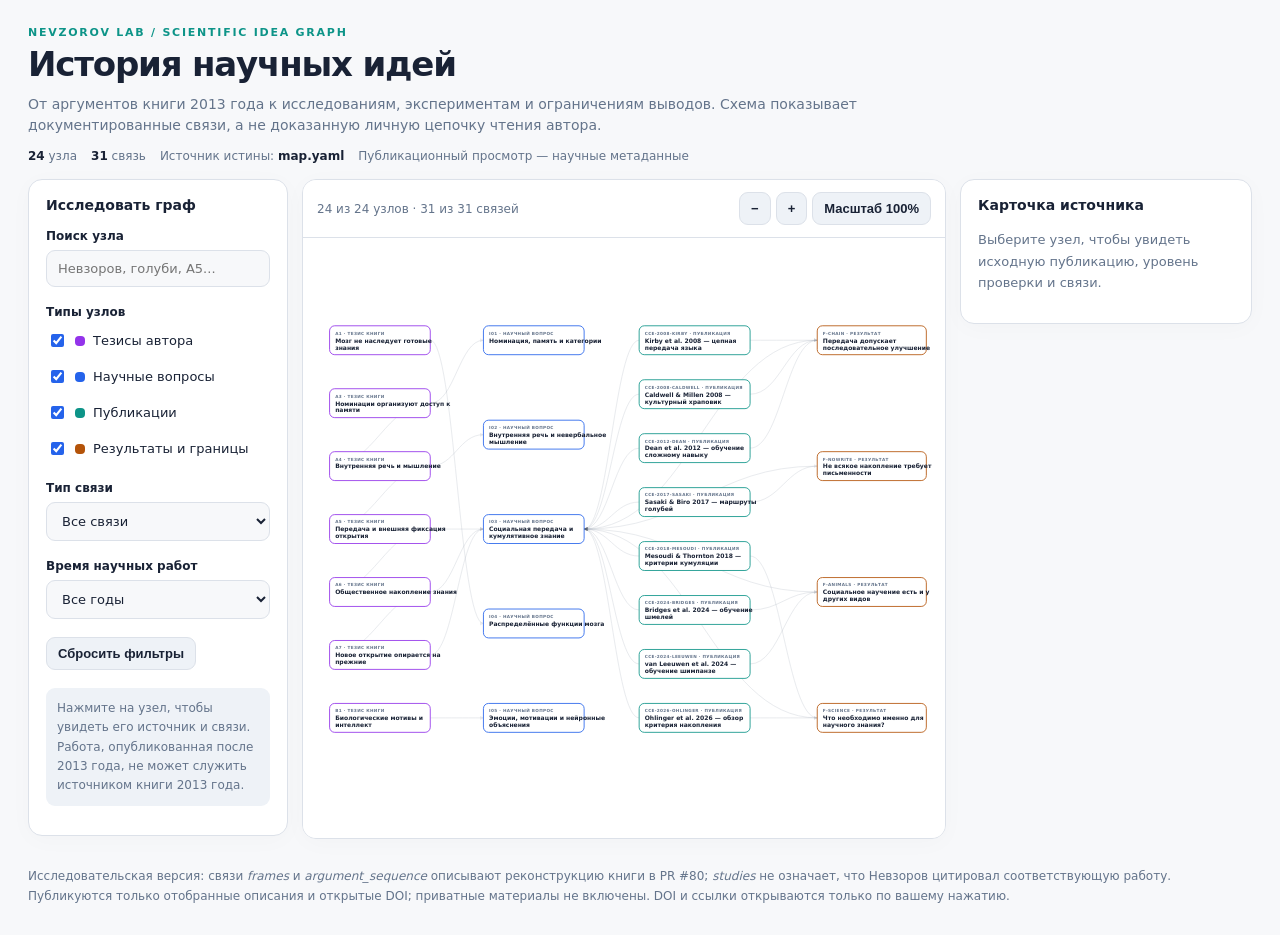
==== web/nevzorov-science/index.html @ 9a414390 "Publish sanitized interactive scientific ideas graph in isolated Pages subpath" ====
<!doctype html>
<html lang="ru">
<head>
<meta charset="utf-8">
<meta name="viewport" content="width=device-width,initial-scale=1">
<meta name="color-scheme" content="light dark">
<title>Nevzorov Lab · Граф научных идей</title>
<style>
:root { color-scheme:light dark; --bg:#f7f8fa; --paper:#ffffff; --text:#192235; --muted:#64748b; --stroke:#dce1e9; --subtle:#eef2f7; --blue:#2563eb; --purple:#9333ea; --teal:#0d9488; --amber:#b45309; }
@media (prefers-color-scheme:dark) { :root { --bg:#0b1120; --paper:#141d2c; --text:#f3f6fb; --muted:#a1aec0; --stroke:#354259; --subtle:#1e2b40; --blue:#93c5fd; --purple:#d8b4fe; --teal:#5eead4; --amber:#fbbf24; } }
* { box-sizing:border-box; }
body { margin:0; background:var(--bg); color:var(--text); font-family:ui-sans-serif,system-ui,-apple-system,BlinkMacSystemFont,"Segoe UI",sans-serif; }
header { max-width:1600px; margin:auto; padding:26px 28px 14px; }
h1 { font-size:clamp(23px,3vw,34px); line-height:1.14; letter-spacing:-.035em; margin:6px 0; }
.subtitle { color:var(--muted); line-height:1.55; max-width:900px; font-size:14px; margin:10px 0; }
.kicker { color:var(--teal); text-transform:uppercase; font-size:11px; font-weight:750; letter-spacing:.16em; }
.status { display:flex; align-items:center; gap:14px; flex-wrap:wrap; font-size:12px; color:var(--muted); margin:12px 0 2px; }
.status strong { color:var(--text); font-variant-numeric:tabular-nums; }
.layout { max-width:1600px; padding:0 28px 28px; margin:auto; display:grid; grid-template-columns:260px minmax(0,1fr) 292px; gap:14px; align-items:start; }
.panel { border:1px solid var(--stroke); border-radius:14px; background:var(--paper); box-shadow:0 4px 25px rgba(4,11,23,.025); }
.controls,.inspector { padding:17px; }
.controls h2,.inspector h2 { font-size:14px; margin:0 0 16px; }
.control { margin:12px 0 18px; }
label,.control-label { display:block; font-size:12px; font-weight:650; margin-bottom:7px; }
input[type=search],select { width:100%; min-width:0; background:var(--bg); color:var(--text); border:1px solid var(--stroke); border-radius:9px; padding:10px 11px; font:inherit; font-size:13px; }
.type-row { display:flex; align-items:center; gap:8px; padding:5px 1px; font-size:13px; cursor:pointer; font-weight:450; }
.type-row input { accent-color:var(--blue); }
.swatch { display:inline-block; width:10px; height:10px; border-radius:4px; flex-shrink:0; }
.swatch.idea { background:var(--blue); } .swatch.claim { background:var(--purple); } .swatch.study { background:var(--teal); } .swatch.finding { background:var(--amber); }
button { border:1px solid var(--stroke); color:var(--text); background:var(--subtle); border-radius:9px; padding:8px 11px; font-size:13px; font-weight:600; cursor:pointer; }
button:hover { border-color:var(--blue); }
.viewer { overflow:auto; position:relative; min-height:660px; }
.toolbar { display:flex; align-items:center; justify-content:space-between; padding:12px 14px; border-bottom:1px solid var(--stroke); gap:6px; flex-wrap:wrap; }
.toolbar p { font-size:12px; color:var(--muted); margin:0; }
.zoom { display:flex; gap:5px; }
.graph-frame { min-width:690px; }
svg { display:block; width:100%; height:auto; min-height:570px; touch-action:pan-x pan-y; }
.node { cursor:pointer; outline:none; }
.node rect { fill:var(--paper); stroke-width:1.8px; rx:11px; }
.node.idea rect { stroke:var(--blue); } .node.claim rect { stroke:var(--purple); } .node.study rect { stroke:var(--teal); } .node.finding rect { stroke:var(--amber); }
.node .type { font-size:9px; letter-spacing:.08em; fill:var(--muted); font-weight:750; }
.node .title { font-size:13px; fill:var(--text); font-weight:650; }
.node.selected rect,.node:focus rect { stroke-width:3.4px; filter:drop-shadow(0 3px 6px rgba(0,0,0,.12)); }
.edge { fill:none; stroke:var(--muted); stroke-width:1.25; opacity:.24; }
.edge.active { stroke:var(--blue); stroke-width:2.7; opacity:1; }
.edge.off { opacity:.04; }
.node.off { opacity:.17; }
.node:hover rect { stroke-width:3; }
.hint { margin:12px 0; padding:11px; border-radius:9px; font-size:12px; line-height:1.6; color:var(--muted); background:var(--subtle); }
.inspector h3 { font-size:18px; line-height:1.3; margin:0 0 10px; }
.inspector p { font-size:13px; color:var(--muted); line-height:1.65; }
.meta { font-size:11px; font-weight:650; letter-spacing:.05em; color:var(--muted); text-transform:uppercase; margin:12px 0 5px; }
a { color:var(--blue); text-decoration:none; overflow-wrap:anywhere; }
a:hover { text-decoration:underline; }
.rel { border-top:1px solid var(--stroke); padding:10px 0; font-size:12px; line-height:1.6; }
.rel strong { font-size:12px; }
.rel .direction { color:var(--muted); font-size:11px; margin-bottom:3px; }
.footer { max-width:1600px; margin:0 auto; padding:0 28px 28px; font-size:12px; line-height:1.65; color:var(--muted); }
@media(max-width:1120px){.layout{grid-template-columns:250px minmax(0,1fr)}.inspector{grid-column:1/-1}}
@media(max-width:690px){header{padding:19px 14px 10px}.layout{padding:0 10px 18px;display:flex;flex-direction:column}.layout>.panel{width:100%}.viewer{min-height:420px}.graph-frame{min-width:690px}.controls{display:grid;grid-template-columns:1fr 1fr;gap:12px}.controls h2{grid-column:1/-1}.control{margin:0}.footer{padding:0 14px 18px}}
</style>
</head>
<body>
<header>
<div class="kicker">Nevzorov Lab / Scientific Idea Graph</div>
<h1>История научных идей</h1>
<p class="subtitle">От аргументов книги 2013 года к исследованиям, экспериментам и ограничениям выводов. Схема показывает документированные связи, а не доказанную личную цепочку чтения автора.</p>
<div class="status"><span><strong id="count-nodes">24</strong> узла</span><span><strong id="count-edges">31</strong> связь</span><span>Источник истины: <strong>map.yaml</strong></span><span>Публикационный просмотр — научные метаданные</span></div>
</header>
<main class="layout">
<aside class="panel controls" aria-label="Фильтры графа">
<h2>Исследовать граф</h2>
<div class="control"><label for="search">Поиск узла</label><input id="search" type="search" placeholder="Невзоров, голуби, A5..."></div>
<div class="control"><div class="control-label">Типы узлов</div>
<label class="type-row"><input type="checkbox" data-type="claim" checked><span class="swatch claim"></span>Тезисы автора</label>
<label class="type-row"><input type="checkbox" data-type="idea" checked><span class="swatch idea"></span>Научные вопросы</label>
<label class="type-row"><input type="checkbox" data-type="study" checked><span class="swatch study"></span>Публикации</label>
<label class="type-row"><input type="checkbox" data-type="finding" checked><span class="swatch finding"></span>Результаты и границы</label>
</div>
<div class="control"><label for="edge-filter">Тип связи</label><select id="edge-filter"><option value="">Все связи</option></select></div>
<div class="control"><label for="era">Время научных работ</label><select id="era"><option value="all">Все годы</option><option value="early">До 2014</option><option value="modern">2014 и позже</option><option value="latest">2024 и позже</option></select></div>
<div class="control"><button type="button" id="clear">Сбросить фильтры</button></div>
<div class="hint">Нажмите на узел, чтобы увидеть его источник и связи. Работа, опубликованная после 2013 года, не может служить источником книги 2013 года.</div>
</aside>
<section class="panel viewer" aria-label="Граф научных идей">
<div class="toolbar"><p id="visible-count" aria-live="polite">Загрузка...</p><div class="zoom"><button id="minus" type="button" title="Уменьшить">−</button><button id="plus" type="button" title="Увеличить">+</button><button id="reset-zoom" type="button">Масштаб 100%</button></div></div>
<div class="graph-frame"><svg id="network" viewBox="0 0 1480 960" role="img" aria-label="Ориентированный граф исследований с интерактивными узлами">
<defs><marker id="arrow" markerWidth="7" markerHeight="7" refX="6" refY="3.5" orient="auto"><path d="M0 0 L7 3.5 L0 7 z" fill="currentColor" opacity=".32"></path></marker></defs>
<g id="edge-layer"></g><g id="node-layer"></g></svg></div>
</section>
<aside class="panel inspector" id="inspector" aria-live="polite" aria-label="Подробности выбранного узла"><h2>Карточка источника</h2><p>Выберите узел графа. Здесь появятся его статус, доказательства и соседние связи.</p></aside>
</main>
<p class="footer">Исследовательская версия: связи <em>frames</em> и <em>argument_sequence</em> описывают реконструкцию книги в PR #80; <em>studies</em> не означает, что Невзоров цитировал соответствующую работу. Публикуются только отобранные описания и открытые DOI; приватные материалы не включены. DOI и ссылки открываются только по вашему нажатию.</p>
<script id="graph-json" type="application/json">{"schema_version":1,"map_id":"SCI-HIST-20261104","nodes":[{"id":"I01","type":"idea","label":"Номинация, память и категории","description":"Узлы книги: A3","status":"existing_draft_research","url":null,"year":null,"locator":null},{"id":"I02","type":"idea","label":"Внутренняя речь и невербальное мышление","description":"Узлы книги: A4","status":"queued","url":null,"year":null,"locator":null},{"id":"I03","type":"idea","label":"Социальная передача и кумулятивное знание","description":"Узлы книги: A5, A6, A7","status":"preliminary_evidence_map","url":null,"year":null,"locator":null},{"id":"I04","type":"idea","label":"Распределённые функции мозга","description":"Узлы книги: A0, A1","status":"reading_started","url":null,"year":null,"locator":null},{"id":"I05","type":"idea","label":"Эмоции, мотивации и нейронные объяснения","description":"Узлы книги: B1","status":"preliminary_research","url":null,"year":null,"locator":null},{"id":"A1","type":"claim","label":"Мозг не наследует готовые знания","description":"Тезис автора в CAPUT V ¶287–293; черновая реконструкция PR #80.","status":"author_argument_in_draft","url":null,"year":null,"locator":"CAPUT V ¶287–293"},{"id":"A3","type":"claim","label":"Номинации организуют доступ к памяти","description":"Тезис автора в CAPUT VII ¶103–123; черновая реконструкция PR #80.","status":"author_argument_in_draft","url":null,"year":null,"locator":"CAPUT VII ¶103–123"},{"id":"A4","type":"claim","label":"Внутренняя речь и мышление","description":"Тезис автора в CAPUT VII ¶127–174; черновая реконструкция PR #80.","status":"author_argument_in_draft","url":null,"year":null,"locator":"CAPUT VII ¶127–174"},{"id":"A5","type":"claim","label":"Передача и внешняя фиксация открытия","description":"Тезис автора в CAPUT VI ¶64–69; черновая реконструкция PR #80.","status":"author_argument_in_draft","url":null,"year":null,"locator":"CAPUT VI ¶64–69"},{"id":"A6","type":"claim","label":"Общественное накопление знания","description":"Тезис автора в CONCLUSIO ¶0–7; черновая реконструкция PR #80.","status":"author_argument_in_draft","url":null,"year":null,"locator":"CONCLUSIO ¶0–7"},{"id":"A7","type":"claim","label":"Новое открытие опирается на прежние","description":"Тезис автора в CONCLUSIO ¶4–6; черновая реконструкция PR #80.","status":"author_argument_in_draft","url":null,"year":null,"locator":"CONCLUSIO ¶4–6"},{"id":"B1","type":"claim","label":"Биологические мотивы и интеллект","description":"Тезис автора в CONCLUSIO ¶8, ¶29, ¶32–40; черновая реконструкция PR #80.","status":"author_argument_in_draft","url":null,"year":null,"locator":"CONCLUSIO ¶8, ¶29, ¶32–40"},{"id":"CCE-2008-KIRBY","type":"study","label":"Kirby et al. 2008 — цепная передача языка","description":"2008 · sequential_human_artificial_language_experiment; статус: primary_article_reviewed; цитирование автором: unverified","status":"primary_article_reviewed","url":"https://doi.org/10.1073/pnas.0707835105","year":2008,"locator":null},{"id":"CCE-2008-CALDWELL","type":"study","label":"Caldwell & Millen 2008 — культурный храповик","description":"2008 · review; статус: abstract_checked; цитирование автором: unverified","status":"abstract_checked","url":"https://doi.org/10.1098/rstb.2008.0133","year":2008,"locator":null},{"id":"CCE-2012-DEAN","type":"study","label":"Dean et al. 2012 — обучение сложному навыку","description":"2012 · comparative_behavioral_experiment; статус: primary_article_reviewed; цитирование автором: unverified","status":"primary_article_reviewed","url":"https://doi.org/10.1126/science.1213969","year":2012,"locator":null},{"id":"CCE-2017-SASAKI","type":"study","label":"Sasaki & Biro 2017 — маршруты голубей","description":"2017 · homing_pigeon_experiment; статус: abstract_checked; цитирование автором: impossible_post_2013","status":"abstract_checked","url":"https://doi.org/10.1038/ncomms15049","year":2017,"locator":null},{"id":"CCE-2018-MESOUDI","type":"study","label":"Mesoudi & Thornton 2018 — критерии кумуляции","description":"2018 · synthesis_criteria; статус: abstract_and_definitions_checked; цитирование автором: impossible_post_2013","status":"abstract_and_definitions_checked","url":"https://doi.org/10.1098/rspb.2018.0712","year":2018,"locator":null},{"id":"CCE-2024-BRIDGES","type":"study","label":"Bridges et al. 2024 — обучение шмелей","description":"2024 · bumblebee_social_learning_experiment; статус: abstract_checked; цитирование автором: impossible_post_2013","status":"abstract_checked","url":"https://doi.org/10.1038/s41586-024-07126-4","year":2024,"locator":null},{"id":"CCE-2024-LEEUWEN","type":"study","label":"van Leeuwen et al. 2024 — обучение шимпанзе","description":"2024 · chimpanzee_social_learning_experiment; статус: abstract_checked; цитирование автором: impossible_post_2013","status":"abstract_checked","url":"https://doi.org/10.1038/s41562-024-01836-5","year":2024,"locator":null},{"id":"CCE-2026-OHLINGER","type":"study","label":"Ohlinger et al. 2026 — обзор критерия накопления","description":"2026 · review; статус: abstract_checked; цитирование автором: impossible_post_2013","status":"abstract_checked","url":"https://doi.org/10.1016/j.tree.2026.03.003","year":2026,"locator":null},{"id":"F-CHAIN","type":"finding","label":"Передача допускает последовательное улучшение","description":"Передаваемое решение может изменяться через поколения учеников; условия и критерии кумуляции различаются.","status":"supported_in_specific_designs","url":null,"year":null,"locator":null},{"id":"F-NOWRITE","type":"finding","label":"Не всякое накопление требует письменности","description":"Улучшение навигации голубей ограничивает сильное утверждение о необходимости письма для всякой кумуляции; не опровергает преимущества внешней записи.","status":"cross_species_scope_limited","url":null,"year":null,"locator":null},{"id":"F-ANIMALS","type":"finding","label":"Социальное научение есть и у других видов","description":"Шмели и шимпанзе могут социально осваивать сложный навык; само по себе это не доказательство долговременной научной культуры.","status":"cross_species_scope_limited","url":null,"year":null,"locator":null},{"id":"F-SCIENCE","type":"finding","label":"Что необходимо именно для научного знания?","description":"Открытый вопрос об отличии повторяемой науки от социальной передачи навыка: критика, воспроизведение, архив, институты, язык.","status":"open_question","url":null,"year":null,"locator":null}],"edges":[{"id":"R001","source":"A1","target":"I04","kind":"frames","evidence":null,"note":"Анатомия не содержит готовых приобретённых знаний."},{"id":"R002","source":"A3","target":"I01","kind":"frames","evidence":null,"note":"Восстановленный тезис A3, не утверждение о доказанности гиппокампального механизма."},{"id":"R003","source":"A4","target":"I02","kind":"frames","evidence":null,"note":"Внутренняя речь не тождественна всякому невербальному мышлению."},{"id":"R004","source":"A5","target":"I03","kind":"frames","evidence":null,"note":"Переход от открытия к передаче другим."},{"id":"R005","source":"A6","target":"I03","kind":"frames","evidence":null,"note":"Знания предшествующих поколений как ресурс нового знания."},{"id":"R006","source":"A7","target":"I03","kind":"frames","evidence":null,"note":"Последовательность открытий представлена автором как наращивание."},{"id":"R007","source":"B1","target":"I05","kind":"frames","evidence":null,"note":"Отдельная от A5–A7 линия о мотивации."},{"id":"R008","source":"A3","target":"A4","kind":"argument_sequence","evidence":null,"note":"Последовательность звеньев в реконструкции PR #80, не нейронная причинность."},{"id":"R009","source":"A4","target":"A5","kind":"argument_sequence","evidence":null,"note":"Переход от словесных операций к социальной передаче."},{"id":"R010","source":"A5","target":"A6","kind":"argument_sequence","evidence":null,"note":"Переход от передачи к коллективному запасу знаний."},{"id":"R011","source":"A6","target":"A7","kind":"argument_sequence","evidence":null,"note":"Переход от накопленного знания к последующим открытиям."},{"id":"R012","source":"CCE-2008-KIRBY","target":"I03","kind":"studies","evidence":"https://doi.org/10.1073/pnas.0707835105","note":"Сравнительное исследование темы; не означает, что Невзоров цитировал эту работу."},{"id":"R013","source":"CCE-2008-CALDWELL","target":"I03","kind":"studies","evidence":"https://doi.org/10.1098/rstb.2008.0133","note":"Сравнительное исследование темы; не означает, что Невзоров цитировал эту работу."},{"id":"R014","source":"CCE-2012-DEAN","target":"I03","kind":"studies","evidence":"https://doi.org/10.1126/science.1213969","note":"Сравнительное исследование темы; не означает, что Невзоров цитировал эту работу."},{"id":"R015","source":"CCE-2017-SASAKI","target":"I03","kind":"studies","evidence":"https://doi.org/10.1038/ncomms15049","note":"Сравнительное исследование темы; не означает, что Невзоров цитировал эту работу."},{"id":"R016","source":"CCE-2018-MESOUDI","target":"I03","kind":"studies","evidence":"https://doi.org/10.1098/rspb.2018.0712","note":"Сравнительное исследование темы; не означает, что Невзоров цитировал эту работу."},{"id":"R017","source":"CCE-2024-BRIDGES","target":"I03","kind":"studies","evidence":"https://doi.org/10.1038/s41586-024-07126-4","note":"Сравнительное исследование темы; не означает, что Невзоров цитировал эту работу."},{"id":"R018","source":"CCE-2024-LEEUWEN","target":"I03","kind":"studies","evidence":"https://doi.org/10.1038/s41562-024-01836-5","note":"Сравнительное исследование темы; не означает, что Невзоров цитировал эту работу."},{"id":"R019","source":"CCE-2026-OHLINGER","target":"I03","kind":"studies","evidence":"https://doi.org/10.1016/j.tree.2026.03.003","note":"Сравнительное исследование темы; не означает, что Невзоров цитировал эту работу."},{"id":"R020","source":"CCE-2008-KIRBY","target":"F-CHAIN","kind":"supports_narrowly","evidence":"https://doi.org/10.1073/pnas.0707835105","note":"Структура языка изменялась в цепной передаче."},{"id":"R021","source":"CCE-2012-DEAN","target":"F-CHAIN","kind":"supports_narrowly","evidence":"https://doi.org/10.1126/science.1213969","note":"Успех сложного навыка связан с формами социального обучения в конкретной задаче."},{"id":"R022","source":"CCE-2008-CALDWELL","target":"F-CHAIN","kind":"provides_framework","evidence":"https://doi.org/10.1098/rstb.2008.0133","note":"Методологическое обсуждение эффекта храповика, не самостоятельный универсальный эксперимент."},{"id":"R023","source":"CCE-2017-SASAKI","target":"F-NOWRITE","kind":"supports_narrowly","evidence":"https://doi.org/10.1038/ncomms15049","note":"Сохранение и улучшение навигационного маршрута без письменности."},{"id":"R024","source":"CCE-2024-BRIDGES","target":"F-ANIMALS","kind":"supports_narrowly","evidence":"https://doi.org/10.1038/s41586-024-07126-4","note":"Обучение сложной двухшаговой задаче у шмелей."},{"id":"R025","source":"CCE-2024-LEEUWEN","target":"F-ANIMALS","kind":"supports_narrowly","evidence":"https://doi.org/10.1038/s41562-024-01836-5","note":"Социальное освоение сложного навыка шимпанзе, без обобщения до всей человеческой культуры."},{"id":"R026","source":"CCE-2018-MESOUDI","target":"F-SCIENCE","kind":"defines_criteria","evidence":"https://doi.org/10.1098/rspb.2018.0712","note":"Различение минимальных и расширенных критериев кумулятивной культуры."},{"id":"R027","source":"CCE-2026-OHLINGER","target":"F-SCIENCE","kind":"qualifies","evidence":"https://doi.org/10.1016/j.tree.2026.03.003","note":"Обзор подчёркивает неодинаковость механизмов и ограничения строгих тестов."},{"id":"R028","source":"F-CHAIN","target":"I03","kind":"refines","evidence":null,"note":"Разделение передачи и последующего улучшения."},{"id":"R029","source":"F-NOWRITE","target":"I03","kind":"limits_generalization","evidence":null,"note":"Не приписывать Невзорову отрицание устной передачи; ограничение относится к возможной сильной интерпретации."},{"id":"R030","source":"F-ANIMALS","target":"I03","kind":"limits_generalization","evidence":null,"note":"Социальное научение у животных не доказывает полный механизм человеческой науки."},{"id":"R031","source":"F-SCIENCE","target":"I03","kind":"raises_question","evidence":null,"note":"Открытый вопрос о механизмах проверяемого коллективного знания."}]}</script>
<script>
(function(){
"use strict";
var data=JSON.parse(document.getElementById("graph-json").textContent);
var byId=new Map(data.nodes.map(function(n){return [n.id,n];}));
var types=["claim","idea","study","finding"];
var labels={claim:"ТЕЗИС КНИГИ",idea:"НАУЧНЫЙ ВОПРОС",study:"ПУБЛИКАЦИЯ",finding:"РЕЗУЛЬТАТ"};
var state={selected:null,zoom:1};
var svg=document.getElementById("network");
var edgesLayer=document.getElementById("edge-layer"),nodesLayer=document.getElementById("node-layer");
var search=document.getElementById("search"),edgeFilter=document.getElementById("edge-filter"),era=document.getElementById("era");
var inspector=document.getElementById("inspector");
var NS="http://www.w3.org/2000/svg";
var positions={};
var columns={claim:165,idea:495,study:840,finding:1220};
var widths={claim:216,idea:216,study:238,finding:234};
function el(tag,attrs){var x=document.createElementNS(NS,tag);Object.keys(attrs||{}).forEach(function(k){x.setAttribute(k,attrs[k]);});return x;}
function html(tag,text,className){var x=document.createElement(tag);if(text!==undefined)x.textContent=text;if(className)x.className=className;return x;}
function urlAllowed(link){return typeof link==="string"&&(link.startsWith("https://github.com/")||link.startsWith("https://doi.org/")||/^[a-z0-9./_-]+\.md$/.test(link));}
function href(label,url){var a=html("a",label);if(urlAllowed(url)){a.href=url;a.target="_blank";a.rel="noopener noreferrer";}else{a.textContent=label+" (внутренний источник не опубликован)";}return a;}
function layout(){types.forEach(function(type){var g=data.nodes.filter(function(n){return n.type===type;});g.forEach(function(n,i){positions[n.id]={x:columns[type],y:88+(g.length===1?440:i*810/(g.length-1)),w:widths[type],h:62};});});}
function visible(){var enabled=new Set(Array.from(document.querySelectorAll("[data-type]")).filter(function(x){return x.checked;}).map(function(x){return x.getAttribute("data-type");}));
var dateMode=era.value,words=search.value.trim().toLocaleLowerCase("ru");
var pool=data.nodes.filter(function(n){if(!enabled.has(n.type))return false;if(n.type==="study"&&dateMode!=="all"){if(dateMode==="early"&&n.year>2013)return false;if(dateMode==="modern"&&n.year<2014)return false;if(dateMode==="latest"&&n.year<2024)return false;}return true;});
if(!words)return pool;
var hits=new Set(pool.filter(function(n){return [n.id,n.label,n.description,n.status].join(" ").toLocaleLowerCase("ru").includes(words);}).map(function(n){return n.id;}));
var neighbor=new Set(hits);
data.edges.forEach(function(e){if(hits.has(e.source))neighbor.add(e.target);if(hits.has(e.target))neighbor.add(e.source);});
return pool.filter(function(n){return neighbor.has(n.id);});
}
function curve(a,b){var x1=a.x+a.w/2,x2=b.x-b.w/2;if(a.x>b.x){x1=a.x-a.w/2;x2=b.x+b.w/2;}var dir=x2>=x1?1:-1;var span=Math.max(52,Math.abs(x2-x1)*.45);return "M"+x1+","+a.y+" C"+(x1+dir*span)+","+a.y+" "+(x2-dir*span)+","+b.y+" "+x2+","+b.y;}
function lines(str,max){var words=str.split(/\s+/),out=[""];words.forEach(function(w){var k=out.length-1,tryLine=(out[k]?out[k]+" ":"")+w;if(tryLine.length>max&&out[k]&&out.length<2){out.push(w);}else if(tryLine.length>max){out[k]=tryLine.slice(0,max-1)+"…";}else{out[k]=tryLine;}});return out.slice(0,2);}
function render(){
var show=visible(),set=new Set(show.map(function(n){return n.id;})),kind=edgeFilter.value;
var egs=data.edges.filter(function(e){return set.has(e.source)&&set.has(e.target)&&(!kind||e.kind===kind);});
edgesLayer.replaceChildren();nodesLayer.replaceChildren();
var focus=state.selected,neighbor=new Set([focus]);
if(focus)data.edges.forEach(function(e){if(e.source===focus)neighbor.add(e.target);if(e.target===focus)neighbor.add(e.source);});
egs.forEach(function(e){var path=el("path",{d:curve(positions[e.source],positions[e.target]),class:"edge"+(focus?(e.source===focus||e.target===focus?" active":" off"):""),"marker-end":"url(#arrow)"});var tooltip=el("title");tooltip.textContent=e.kind+" · "+e.note;path.appendChild(tooltip);edgesLayer.appendChild(path);});
show.forEach(function(n){
var p=positions[n.id],isSelected=n.id===focus;
var g=el("g",{class:"node "+n.type+(focus&&!neighbor.has(n.id)?" off":"")+(isSelected?" selected":""),role:"button",tabindex:"0","aria-label":n.id+" · "+n.label});
g.appendChild(el("rect",{x:p.x-p.w/2,y:p.y-p.h/2,width:p.w,height:p.h}));
var t=el("text",{x:p.x-p.w/2+12,y:p.y-12,class:"type"});t.textContent=n.id+" · "+labels[n.type];g.appendChild(t);
var rows=lines(n.label,31);
rows.forEach(function(line,i){var title=el("text",{x:p.x-p.w/2+12,y:p.y+5+i*15,class:"title"});title.textContent=line;g.appendChild(title);});
var tt=el("title");tt.textContent=n.id+" — "+n.label;g.appendChild(tt);
function choose(){state.selected=n.id;history.replaceState(null,"","#"+encodeURIComponent(n.id));render();details();}
g.addEventListener("click",choose);g.addEventListener("keydown",function(evt){if(evt.key==="Enter"||evt.key===" "){evt.preventDefault();choose();}});
nodesLayer.appendChild(g);
});
document.getElementById("visible-count").textContent=show.length+" из "+data.nodes.length+" узлов · "+egs.length+" из "+data.edges.length+" связей";
}
function details(){
inspector.replaceChildren();inspector.appendChild(html("h2","Карточка источника"));
var n=byId.get(state.selected);
if(!n){inspector.appendChild(html("p","Выберите узел, чтобы увидеть исходную публикацию, уровень проверки и связи."));return;}
inspector.appendChild(html("div",n.id+" · "+labels[n.type],"meta"));
inspector.appendChild(html("h3",n.label));
inspector.appendChild(html("p",n.description));
inspector.appendChild(html("div","СТАТУС И УРОВЕНЬ ПРОВЕРКИ","meta"));
inspector.appendChild(html("p",n.status));
if(n.locator){inspector.appendChild(html("div","ЛОКАТОР В КНИГЕ","meta"));inspector.appendChild(html("p",n.locator));}
if(n.year){inspector.appendChild(html("div","ГОД","meta"));inspector.appendChild(html("p",String(n.year)));}
inspector.appendChild(href("Перейти к источнику / карточке",n.url));
var related=data.edges.filter(function(e){return e.source===n.id||e.target===n.id;});
inspector.appendChild(html("div","СВЯЗИ · "+related.length,"meta"));
if(!related.length)inspector.appendChild(html("p","Связи пока не установлены."));
related.forEach(function(e){
var box=html("div",undefined,"rel"),incoming=e.target===n.id,other=byId.get(incoming?e.source:e.target);
box.appendChild(html("div",(incoming?"← от ":"→ к ")+other.id+" · "+other.label,"direction"));
box.appendChild(html("strong",e.kind));
box.appendChild(html("div",e.note));
box.appendChild(href("Доказательство",e.evidence));inspector.appendChild(box);
});
}
function viewZoom(){var w=1480/state.zoom,h=960/state.zoom;svg.setAttribute("viewBox",[(1480-w)/2,(960-h)/2,w,h].join(" "));document.getElementById("reset-zoom").textContent="Масштаб "+Math.round(state.zoom*100)+"%";}
Array.from(new Set(data.edges.map(function(e){return e.kind;}))).sort().forEach(function(k){var opt=html("option",k);opt.value=k;edgeFilter.appendChild(opt);});
Array.from(document.querySelectorAll("[data-type]")).forEach(function(e){e.addEventListener("change",render);});
search.addEventListener("input",render);edgeFilter.addEventListener("change",render);era.addEventListener("change",render);
document.getElementById("clear").addEventListener("click",function(){search.value="";era.value="all";edgeFilter.value="";document.querySelectorAll("[data-type]").forEach(function(x){x.checked=true;});state.selected=null;history.replaceState(null,"",location.pathname);render();details();});
document.getElementById("minus").addEventListener("click",function(){state.zoom=Math.max(.65,state.zoom/1.2);viewZoom();});
document.getElementById("plus").addEventListener("click",function(){state.zoom=Math.min(2.4,state.zoom*1.2);viewZoom();});
document.getElementById("reset-zoom").addEventListener("click",function(){state.zoom=1;viewZoom();});
layout();var deep=decodeURIComponent(location.hash.replace(/^#/,""));if(byId.has(deep))state.selected=deep;
document.getElementById("count-nodes").textContent=data.nodes.length;
document.getElementById("count-edges").textContent=data.edges.length;
render();details();viewZoom();
})();
</script>
</body>
</html>
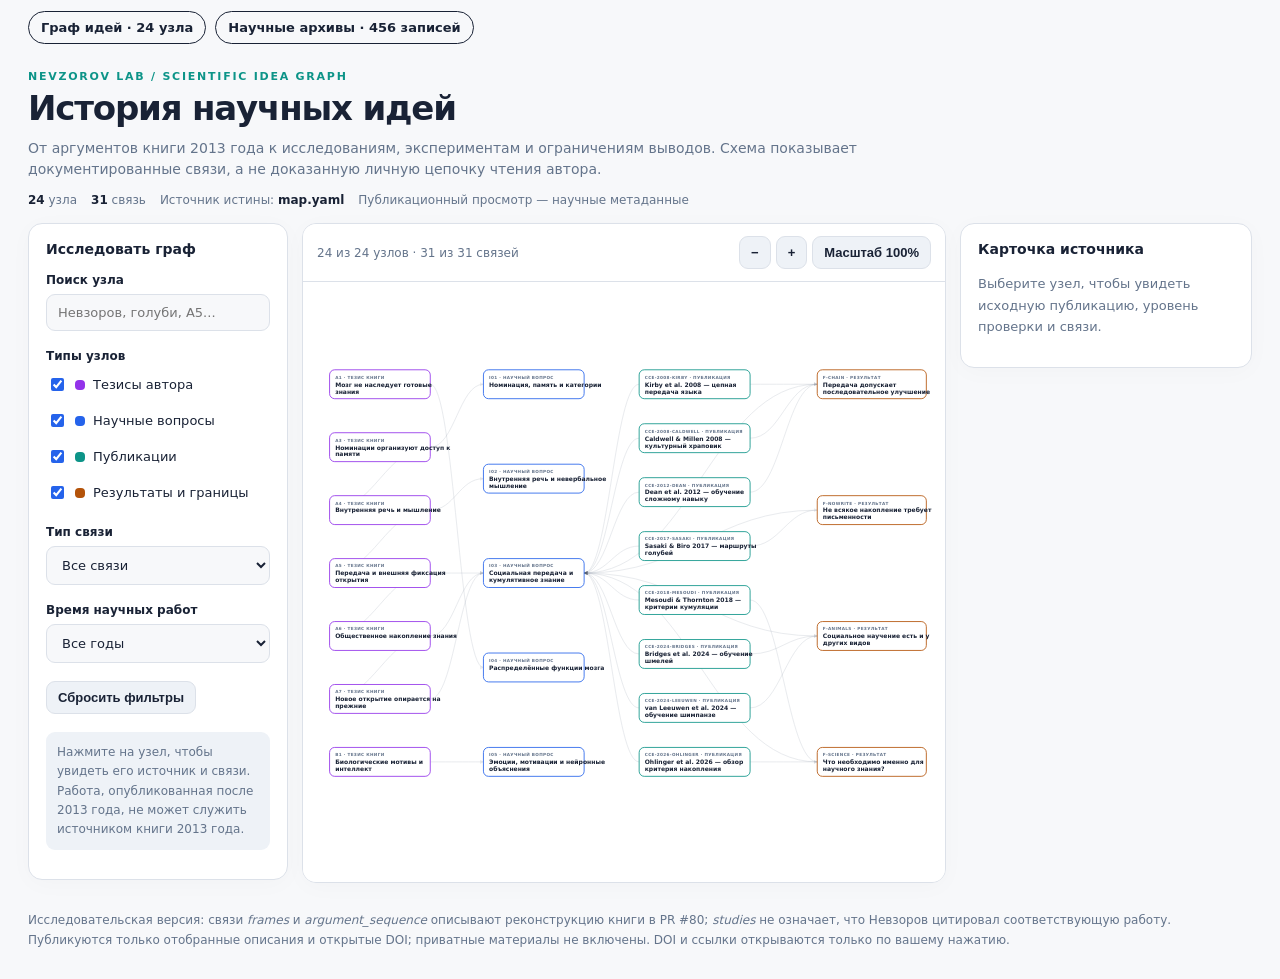
==== commit f0ebaf15: "Connect original ideas graph to searchable 456-entry archive navigator" ====
--- a/web/nevzorov-science/index.html
+++ b/web/nevzorov-science/index.html
@@ -61,6 +61,7 @@
 </style>
 </head>
 <body>
+<nav style="padding:11px 28px 0;max-width:1600px;margin:auto;display:flex;flex-wrap:wrap;gap:9px;font:600 13px system-ui,sans-serif"><a href="./" aria-current="page" style="color:inherit;border:1px solid currentColor;border-radius:999px;padding:8px 12px;text-decoration:none">Граф идей · 24 узла</a><a href="bibliography.html" style="color:inherit;border:1px solid currentColor;border-radius:999px;padding:8px 12px;text-decoration:none">Научные архивы · 456 записей</a></nav>
 <header>
 <div class="kicker">Nevzorov Lab / Scientific Idea Graph</div>
 <h1>История научных идей</h1>
